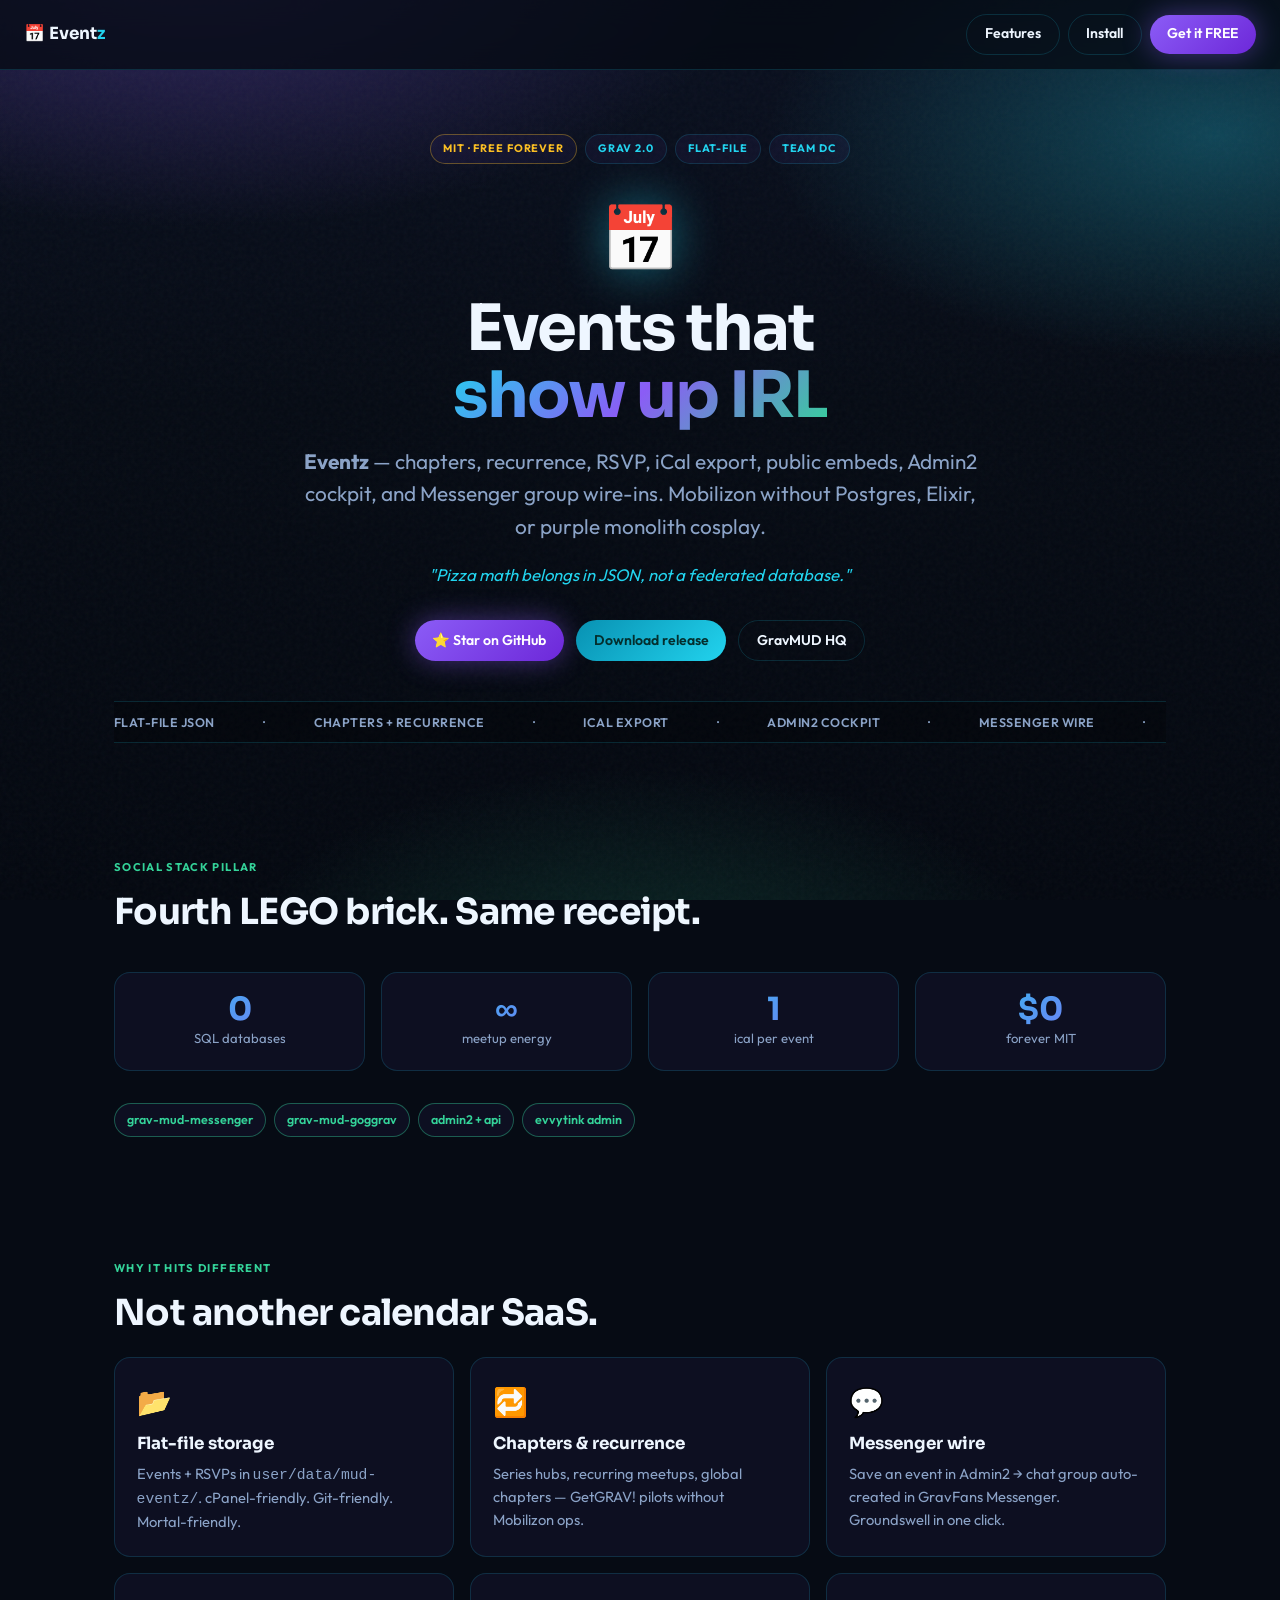
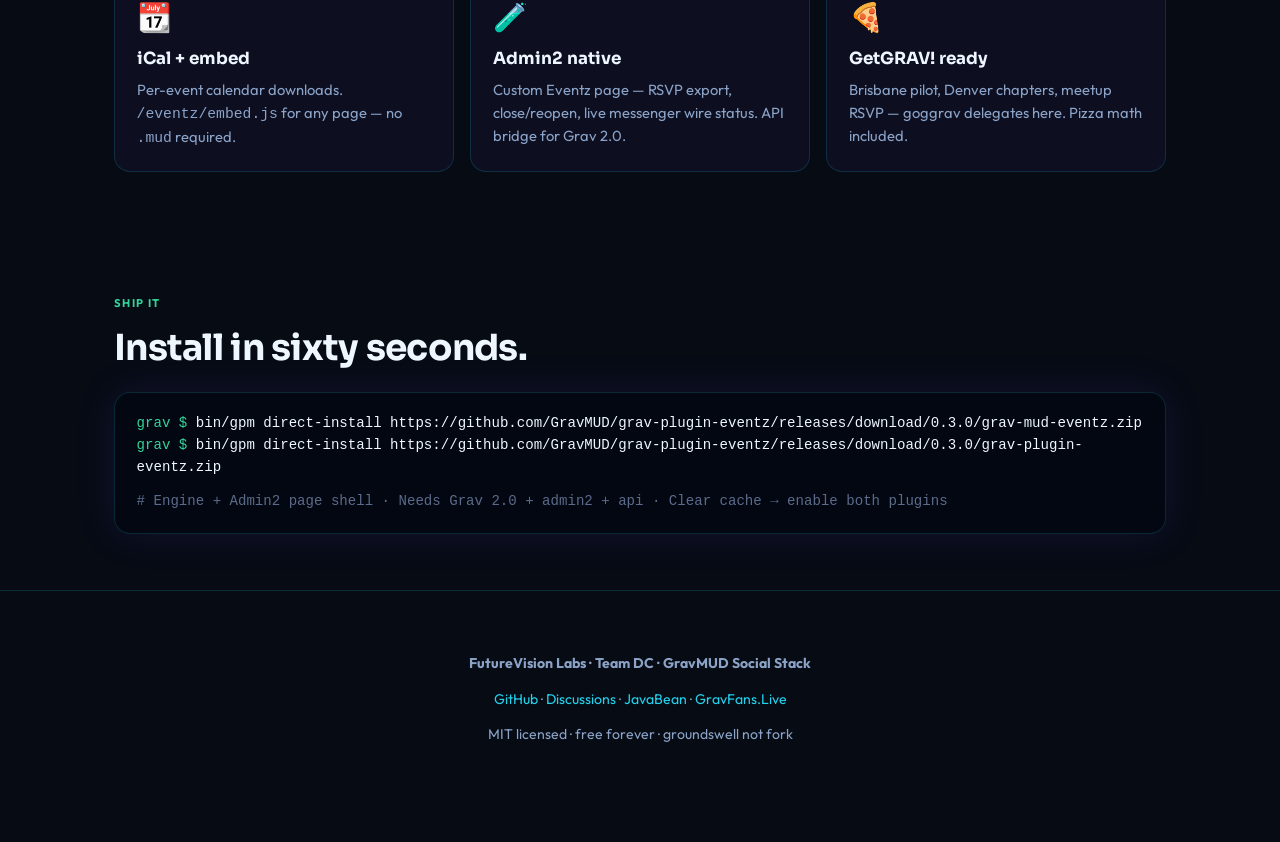
==== docs/index.html @ b6ee4f06 "Eventz v0.3.0 - flat-file events + RSVP" ====
<!DOCTYPE html>
<html lang="en">
<head>
  <meta charset="utf-8">
  <meta name="viewport" content="width=device-width, initial-scale=1">
  <title>GravMUD Eventz — Flat-file events + RSVP</title>
  <meta name="description" content="Mobilizon energy without the monolith. Chapters, recurrence, iCal, Admin2 cockpit, Messenger wire-ins. MIT · Team DC.">
  <meta property="og:title" content="GravMUD Eventz">
  <meta property="og:description" content="Show up IRL. RSVP in JSON. Pizza math included. 📅">
  <link rel="preconnect" href="https://fonts.googleapis.com">
  <link rel="preconnect" href="https://fonts.gstatic.com" crossorigin>
  <link href="https://fonts.googleapis.com/css2?family=Outfit:wght@500;600;700&family=Sora:wght@600;700&display=swap" rel="stylesheet">
  <style>
    :root {
      --bg: #060b14;
      --fg: #eef6ff;
      --muted: #8ba3c7;
      --violet: #8b5cf6;
      --cyan: #22d3ee;
      --mint: #34d399;
      --gold: #fbbf24;
      --card: rgba(139, 92, 246, 0.06);
      --border: rgba(34, 211, 238, 0.16);
      --glow: rgba(139, 92, 246, 0.45);
    }
    * { box-sizing: border-box; }
    html { scroll-behavior: smooth; }
    body {
      margin: 0;
      font-family: 'Outfit', ui-sans-serif, system-ui, sans-serif;
      background: var(--bg);
      color: var(--fg);
      line-height: 1.55;
      overflow-x: hidden;
    }
    body::before {
      content: '';
      position: fixed;
      inset: 0;
      background:
        radial-gradient(ellipse 80% 55% at 15% -5%, rgba(139, 92, 246, 0.32), transparent 55%),
        radial-gradient(ellipse 70% 50% at 95% 15%, rgba(34, 211, 238, 0.28), transparent 50%),
        radial-gradient(ellipse 60% 45% at 50% 110%, rgba(52, 211, 153, 0.18), transparent 55%),
        linear-gradient(180deg, #0a1020 0%, var(--bg) 45%, #040810 100%);
      z-index: -2;
      animation: aurora 20s ease-in-out infinite alternate;
    }
    @keyframes aurora {
      0% { filter: hue-rotate(0deg); }
      100% { filter: hue-rotate(18deg); }
    }
    .grain {
      position: fixed;
      inset: 0;
      opacity: 0.035;
      background-image: url("data:image/svg+xml,%3Csvg viewBox='0 0 256 256' xmlns='http://www.w3.org/2000/svg'%3E%3Cfilter id='n'%3E%3CfeTurbulence type='fractalNoise' baseFrequency='0.85' numOctaves='4' stitchTiles='stitch'/%3E%3C/filter%3E%3Crect width='100%25' height='100%25' filter='url(%23n)'/%3E%3C/svg%3E");
      pointer-events: none;
      z-index: -1;
    }
    .nav {
      position: sticky;
      top: 0;
      z-index: 50;
      display: flex;
      align-items: center;
      justify-content: space-between;
      gap: 1rem;
      padding: 0.85rem 1.5rem;
      backdrop-filter: blur(14px);
      background: rgba(6, 11, 20, 0.78);
      border-bottom: 1px solid var(--border);
    }
    .logo {
      font-family: 'Sora', sans-serif;
      font-weight: 700;
      font-size: 1.05rem;
      text-decoration: none;
      color: var(--fg);
    }
    .logo span { color: var(--cyan); }
    .nav-links { display: flex; flex-wrap: wrap; gap: 0.5rem; align-items: center; }
    .btn {
      display: inline-flex;
      align-items: center;
      gap: 0.35rem;
      padding: 0.55rem 1.1rem;
      border-radius: 999px;
      font-weight: 600;
      font-size: 0.88rem;
      text-decoration: none;
      transition: transform 0.15s ease, box-shadow 0.15s ease;
      border: none;
      cursor: pointer;
      font-family: inherit;
    }
    .btn:hover { transform: translateY(-2px); }
    .btn-violet {
      background: linear-gradient(135deg, var(--violet), #6d28d9);
      color: #fff;
      box-shadow: 0 0 28px var(--glow);
    }
    .btn-cyan {
      background: linear-gradient(135deg, #0891b2, var(--cyan));
      color: #042f2e;
    }
    .btn-ghost {
      background: transparent;
      color: var(--fg);
      border: 1px solid var(--border);
    }
    .hero {
      max-width: 1100px;
      margin: 0 auto;
      padding: 4rem 1.5rem 3rem;
      text-align: center;
    }
    .pill-row {
      display: flex;
      flex-wrap: wrap;
      justify-content: center;
      gap: 0.5rem;
      margin-bottom: 1.5rem;
    }
    .pill {
      font-size: 0.68rem;
      font-weight: 700;
      letter-spacing: 0.08em;
      text-transform: uppercase;
      padding: 0.35rem 0.75rem;
      border-radius: 999px;
      border: 1px solid var(--border);
      background: var(--card);
      color: var(--cyan);
    }
    .pill.hot { color: var(--gold); border-color: rgba(251, 191, 36, 0.35); }
    .cal {
      font-size: 4rem;
      display: block;
      margin-bottom: 0.5rem;
      animation: floatCal 4s ease-in-out infinite;
      filter: drop-shadow(0 0 24px rgba(34, 211, 238, 0.45));
    }
    @keyframes floatCal {
      0%, 100% { transform: translateY(0) rotate(-2deg); }
      50% { transform: translateY(-10px) rotate(2deg); }
    }
    h1 {
      font-family: 'Sora', sans-serif;
      font-size: clamp(2.4rem, 8vw, 4rem);
      font-weight: 700;
      line-height: 1.05;
      margin: 0 0 1rem;
      letter-spacing: -0.03em;
    }
    h1 .gradient {
      background: linear-gradient(135deg, var(--cyan), var(--violet), var(--mint));
      -webkit-background-clip: text;
      background-clip: text;
      color: transparent;
    }
    .hero-sub {
      font-size: clamp(1.05rem, 2.5vw, 1.3rem);
      color: var(--muted);
      max-width: 680px;
      margin: 0 auto 1.25rem;
    }
    .hero-quote {
      font-style: italic;
      font-size: 1.05rem;
      color: var(--cyan);
      margin-bottom: 2rem;
    }
    .hero-actions { display: flex; flex-wrap: wrap; justify-content: center; gap: 0.75rem; }
    .ticker-wrap {
      overflow: hidden;
      border-block: 1px solid var(--border);
      background: rgba(0,0,0,0.25);
      padding: 0.65rem 0;
      margin: 2.5rem 0 0;
    }
    .ticker {
      display: flex;
      gap: 3rem;
      animation: ticker 32s linear infinite;
      white-space: nowrap;
      font-size: 0.78rem;
      font-weight: 600;
      letter-spacing: 0.04em;
      text-transform: uppercase;
      color: var(--muted);
    }
    @keyframes ticker {
      0% { transform: translateX(0); }
      100% { transform: translateX(-50%); }
    }
    section { max-width: 1100px; margin: 0 auto; padding: 3.5rem 1.5rem; }
    .section-label {
      font-size: 0.7rem;
      font-weight: 700;
      letter-spacing: 0.12em;
      text-transform: uppercase;
      color: var(--mint);
      margin-bottom: 0.5rem;
    }
    h2 {
      font-family: 'Sora', sans-serif;
      font-size: clamp(1.6rem, 4vw, 2.25rem);
      margin: 0 0 1rem;
      letter-spacing: -0.02em;
    }
    .stats {
      display: grid;
      grid-template-columns: repeat(auto-fit, minmax(140px, 1fr));
      gap: 1rem;
      margin: 2rem 0;
    }
    .stat {
      text-align: center;
      padding: 1.25rem 0.75rem;
      border-radius: 1rem;
      border: 1px solid var(--border);
      background: var(--card);
    }
    .stat b {
      display: block;
      font-family: 'Sora', sans-serif;
      font-size: 2rem;
      line-height: 1;
      background: linear-gradient(135deg, var(--cyan), var(--violet));
      -webkit-background-clip: text;
      background-clip: text;
      color: transparent;
    }
    .stat span { font-size: 0.82rem; color: var(--muted); }
    .grid-3 {
      display: grid;
      grid-template-columns: repeat(auto-fit, minmax(260px, 1fr));
      gap: 1rem;
    }
    .feature {
      padding: 1.35rem;
      border-radius: 1rem;
      border: 1px solid var(--border);
      background: var(--card);
      transition: border-color 0.2s, transform 0.2s;
    }
    .feature:hover {
      border-color: rgba(139, 92, 246, 0.45);
      transform: translateY(-3px);
    }
    .feature-icon { font-size: 1.75rem; margin-bottom: 0.5rem; }
    .feature h3 {
      font-family: 'Sora', sans-serif;
      margin: 0 0 0.4rem;
      font-size: 1.05rem;
    }
    .feature p { margin: 0; color: var(--muted); font-size: 0.92rem; }
    .stack-row {
      display: flex;
      flex-wrap: wrap;
      gap: 0.5rem;
      margin-top: 1rem;
    }
    .stack-chip {
      padding: 0.4rem 0.75rem;
      border-radius: 999px;
      font-size: 0.78rem;
      font-weight: 600;
      border: 1px solid var(--border);
      background: var(--card);
    }
    .stack-chip.ok { border-color: rgba(52, 211, 153, 0.4); color: var(--mint); }
    .terminal {
      background: #030712;
      border: 1px solid var(--border);
      border-radius: 1rem;
      padding: 1.25rem 1.35rem;
      font-family: ui-monospace, 'Cascadia Code', Consolas, monospace;
      font-size: 0.88rem;
      box-shadow: 0 0 40px rgba(139, 92, 246, 0.12);
    }
    .terminal .prompt { color: var(--mint); }
    .terminal .comment { color: #5b6b8a; margin-top: 0.75rem; display: block; }
    footer {
      text-align: center;
      padding: 3rem 1.5rem 4rem;
      border-top: 1px solid var(--border);
      color: var(--muted);
      font-size: 0.88rem;
    }
    footer a { color: var(--cyan); text-decoration: none; }
    footer a:hover { text-decoration: underline; }
    @media (max-width: 600px) {
      .nav-links .btn-ghost { display: none; }
    }
  </style>
</head>
<body>
  <div class="grain" aria-hidden="true"></div>

  <nav class="nav">
    <a class="logo" href="#">📅 Event<span>z</span></a>
    <div class="nav-links">
      <a class="btn btn-ghost" href="#features">Features</a>
      <a class="btn btn-ghost" href="#install">Install</a>
      <a class="btn btn-violet" href="https://github.com/GravMUD/grav-plugin-eventz/releases">Get it FREE</a>
    </div>
  </nav>

  <header class="hero">
    <div class="pill-row">
      <span class="pill hot">MIT · Free forever</span>
      <span class="pill">Grav 2.0</span>
      <span class="pill">Flat-file</span>
      <span class="pill">Team DC</span>
    </div>
    <span class="cal" aria-hidden="true">📅</span>
    <h1>Events that<br><span class="gradient">show up IRL</span></h1>
    <p class="hero-sub"><strong>Eventz</strong> — chapters, recurrence, RSVP, iCal export, public embeds, Admin2 cockpit, and Messenger group wire-ins. Mobilizon without Postgres, Elixir, or purple monolith cosplay.</p>
    <p class="hero-quote">"Pizza math belongs in JSON, not a federated database."</p>
    <div class="hero-actions">
      <a class="btn btn-violet" href="https://github.com/GravMUD/grav-plugin-eventz">⭐ Star on GitHub</a>
      <a class="btn btn-cyan" href="https://github.com/GravMUD/grav-plugin-eventz/releases">Download release</a>
      <a class="btn btn-ghost" href="https://gravmud.site">GravMUD HQ</a>
    </div>
    <div class="ticker-wrap" aria-hidden="true">
      <div class="ticker">
        <span>flat-file JSON</span><span>·</span><span>chapters + recurrence</span><span>·</span><span>ical export</span><span>·</span><span>admin2 cockpit</span><span>·</span><span>messenger wire</span><span>·</span><span>embed.js</span><span>·</span><span>no .mud required</span><span>·</span><span>getgrav meetups</span><span>·</span>
        <span>flat-file JSON</span><span>·</span><span>chapters + recurrence</span><span>·</span><span>ical export</span><span>·</span><span>admin2 cockpit</span><span>·</span><span>messenger wire</span><span>·</span><span>embed.js</span><span>·</span><span>no .mud required</span><span>·</span><span>getgrav meetups</span><span>·</span>
      </div>
    </div>
  </header>

  <section>
    <p class="section-label">Social stack pillar</p>
    <h2>Fourth LEGO brick. Same receipt.</h2>
    <div class="stats">
      <div class="stat"><b>0</b><span>SQL databases</span></div>
      <div class="stat"><b>∞</b><span>meetup energy</span></div>
      <div class="stat"><b>1</b><span>ical per event</span></div>
      <div class="stat"><b>$0</b><span>forever MIT</span></div>
    </div>
    <div class="stack-row">
      <span class="stack-chip ok">grav-mud-messenger</span>
      <span class="stack-chip ok">grav-mud-goggrav</span>
      <span class="stack-chip ok">admin2 + api</span>
      <span class="stack-chip ok">evvytink admin</span>
    </div>
  </section>

  <section id="features">
    <p class="section-label">Why it hits different</p>
    <h2>Not another calendar SaaS.</h2>
    <div class="grid-3">
      <div class="feature">
        <div class="feature-icon">📂</div>
        <h3>Flat-file storage</h3>
        <p>Events + RSVPs in <code>user/data/mud-eventz/</code>. cPanel-friendly. Git-friendly. Mortal-friendly.</p>
      </div>
      <div class="feature">
        <div class="feature-icon">🔁</div>
        <h3>Chapters &amp; recurrence</h3>
        <p>Series hubs, recurring meetups, global chapters — GetGRAV! pilots without Mobilizon ops.</p>
      </div>
      <div class="feature">
        <div class="feature-icon">💬</div>
        <h3>Messenger wire</h3>
        <p>Save an event in Admin2 → chat group auto-created in GravFans Messenger. Groundswell in one click.</p>
      </div>
      <div class="feature">
        <div class="feature-icon">📆</div>
        <h3>iCal + embed</h3>
        <p>Per-event calendar downloads. <code>/eventz/embed.js</code> for any page — no <code>.mud</code> required.</p>
      </div>
      <div class="feature">
        <div class="feature-icon">🧪</div>
        <h3>Admin2 native</h3>
        <p>Custom Eventz page — RSVP export, close/reopen, live messenger wire status. API bridge for Grav 2.0.</p>
      </div>
      <div class="feature">
        <div class="feature-icon">🍕</div>
        <h3>GetGRAV! ready</h3>
        <p>Brisbane pilot, Denver chapters, meetup RSVP — goggrav delegates here. Pizza math included.</p>
      </div>
    </div>
  </section>

  <section id="install">
    <p class="section-label">Ship it</p>
    <h2>Install in sixty seconds.</h2>
    <div class="terminal">
      <span class="prompt">grav $</span> bin/gpm direct-install https://github.com/GravMUD/grav-plugin-eventz/releases/download/0.3.0/grav-mud-eventz.zip<br>
      <span class="prompt">grav $</span> bin/gpm direct-install https://github.com/GravMUD/grav-plugin-eventz/releases/download/0.3.0/grav-plugin-eventz.zip<br>
      <span class="comment"># Engine + Admin2 page shell · Needs Grav 2.0 + admin2 + api · Clear cache → enable both plugins</span>
    </div>
  </section>

  <footer>
    <p><strong>FutureVision Labs · Team DC · GravMUD Social Stack</strong></p>
    <p>
      <a href="https://github.com/GravMUD/grav-plugin-eventz">GitHub</a> ·
      <a href="https://github.com/GravMUD/grav-plugin-eventz/discussions">Discussions</a> ·
      <a href="https://javabean.gravmud.site">JavaBean</a> ·
      <a href="https://gravfans.live">GravFans.Live</a>
    </p>
    <p>MIT licensed · free forever · groundswell not fork</p>
  </footer>
</body>
</html>
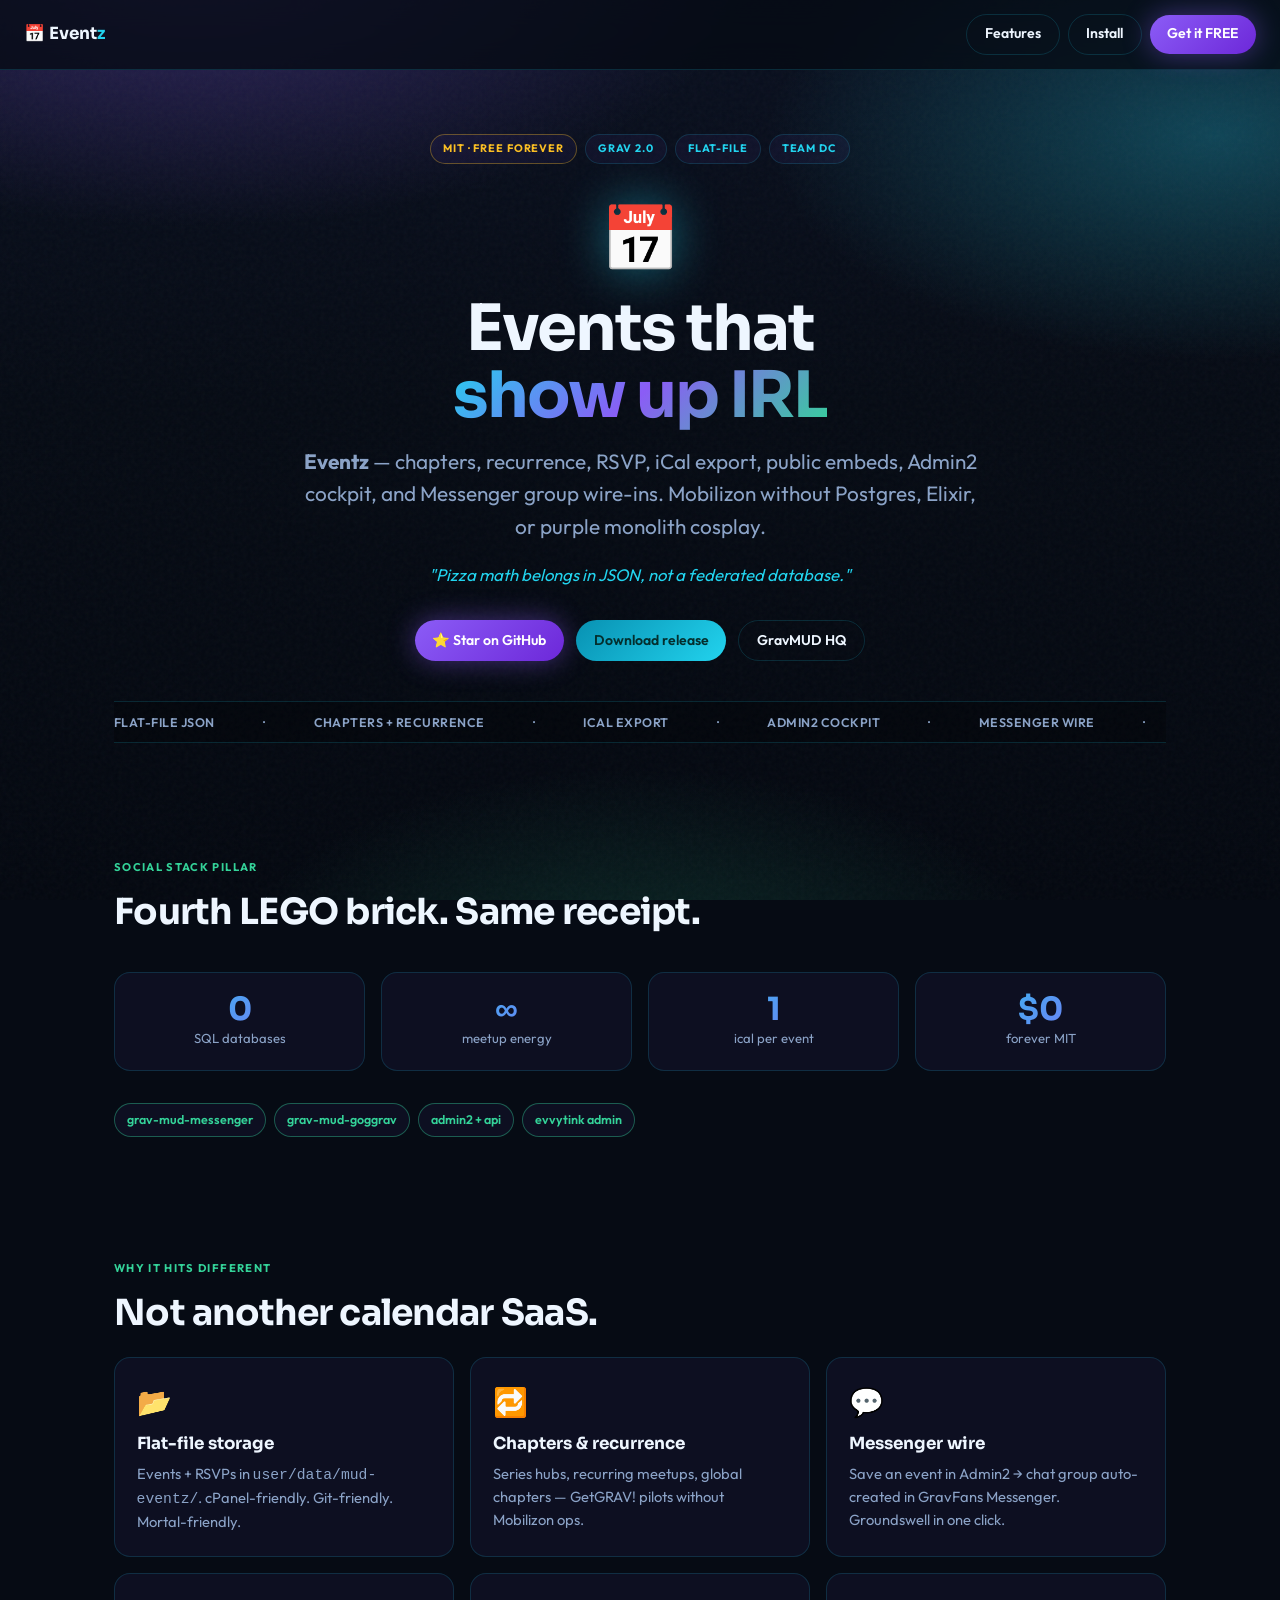
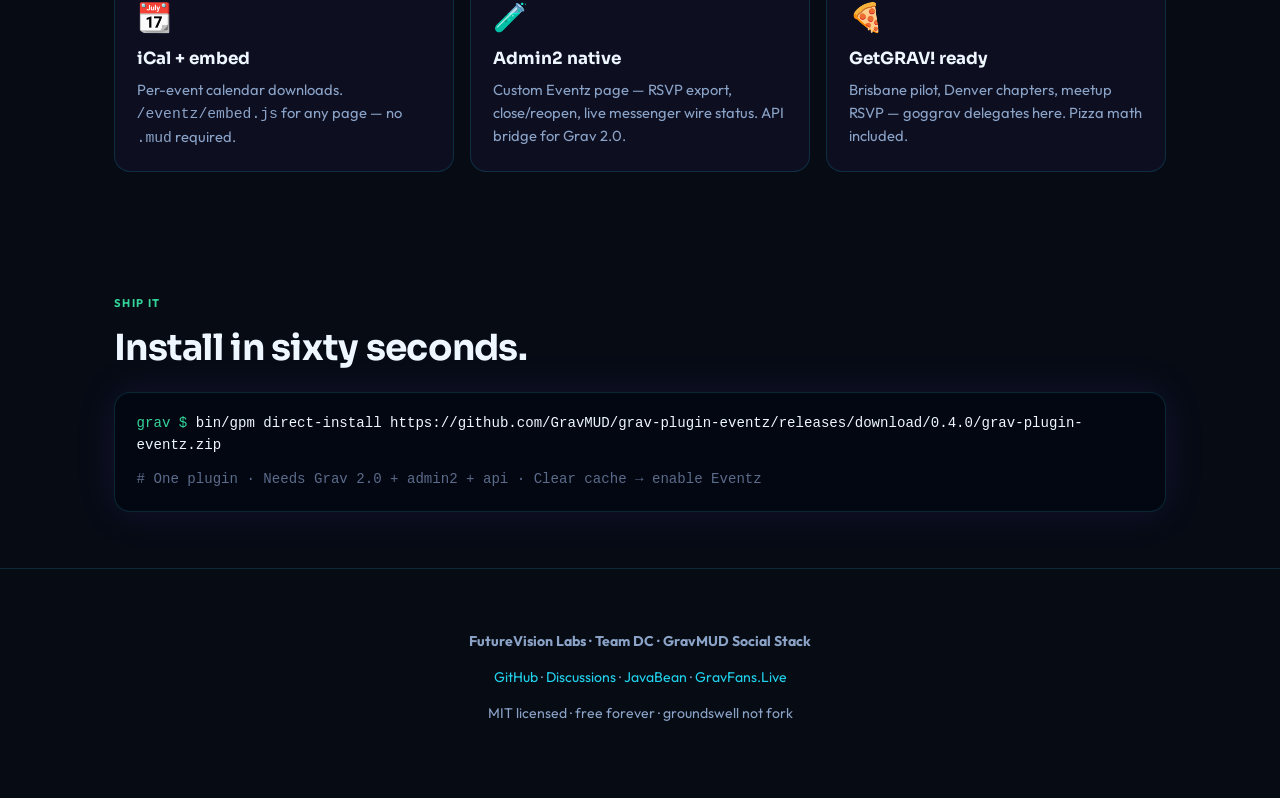
==== commit e607a9ff: "Eventz v0.4.0 - single plugin (merged engine + Admin2 shell)" ====
--- a/docs/index.html
+++ b/docs/index.html
@@ -389,9 +389,8 @@
     <p class="section-label">Ship it</p>
     <h2>Install in sixty seconds.</h2>
     <div class="terminal">
-      <span class="prompt">grav $</span> bin/gpm direct-install https://github.com/GravMUD/grav-plugin-eventz/releases/download/0.3.0/grav-mud-eventz.zip<br>
-      <span class="prompt">grav $</span> bin/gpm direct-install https://github.com/GravMUD/grav-plugin-eventz/releases/download/0.3.0/grav-plugin-eventz.zip<br>
-      <span class="comment"># Engine + Admin2 page shell · Needs Grav 2.0 + admin2 + api · Clear cache → enable both plugins</span>
+      <span class="prompt">grav $</span> bin/gpm direct-install https://github.com/GravMUD/grav-plugin-eventz/releases/download/0.4.0/grav-plugin-eventz.zip<br>
+      <span class="comment"># One plugin · Needs Grav 2.0 + admin2 + api · Clear cache → enable Eventz</span>
     </div>
   </section>
 
